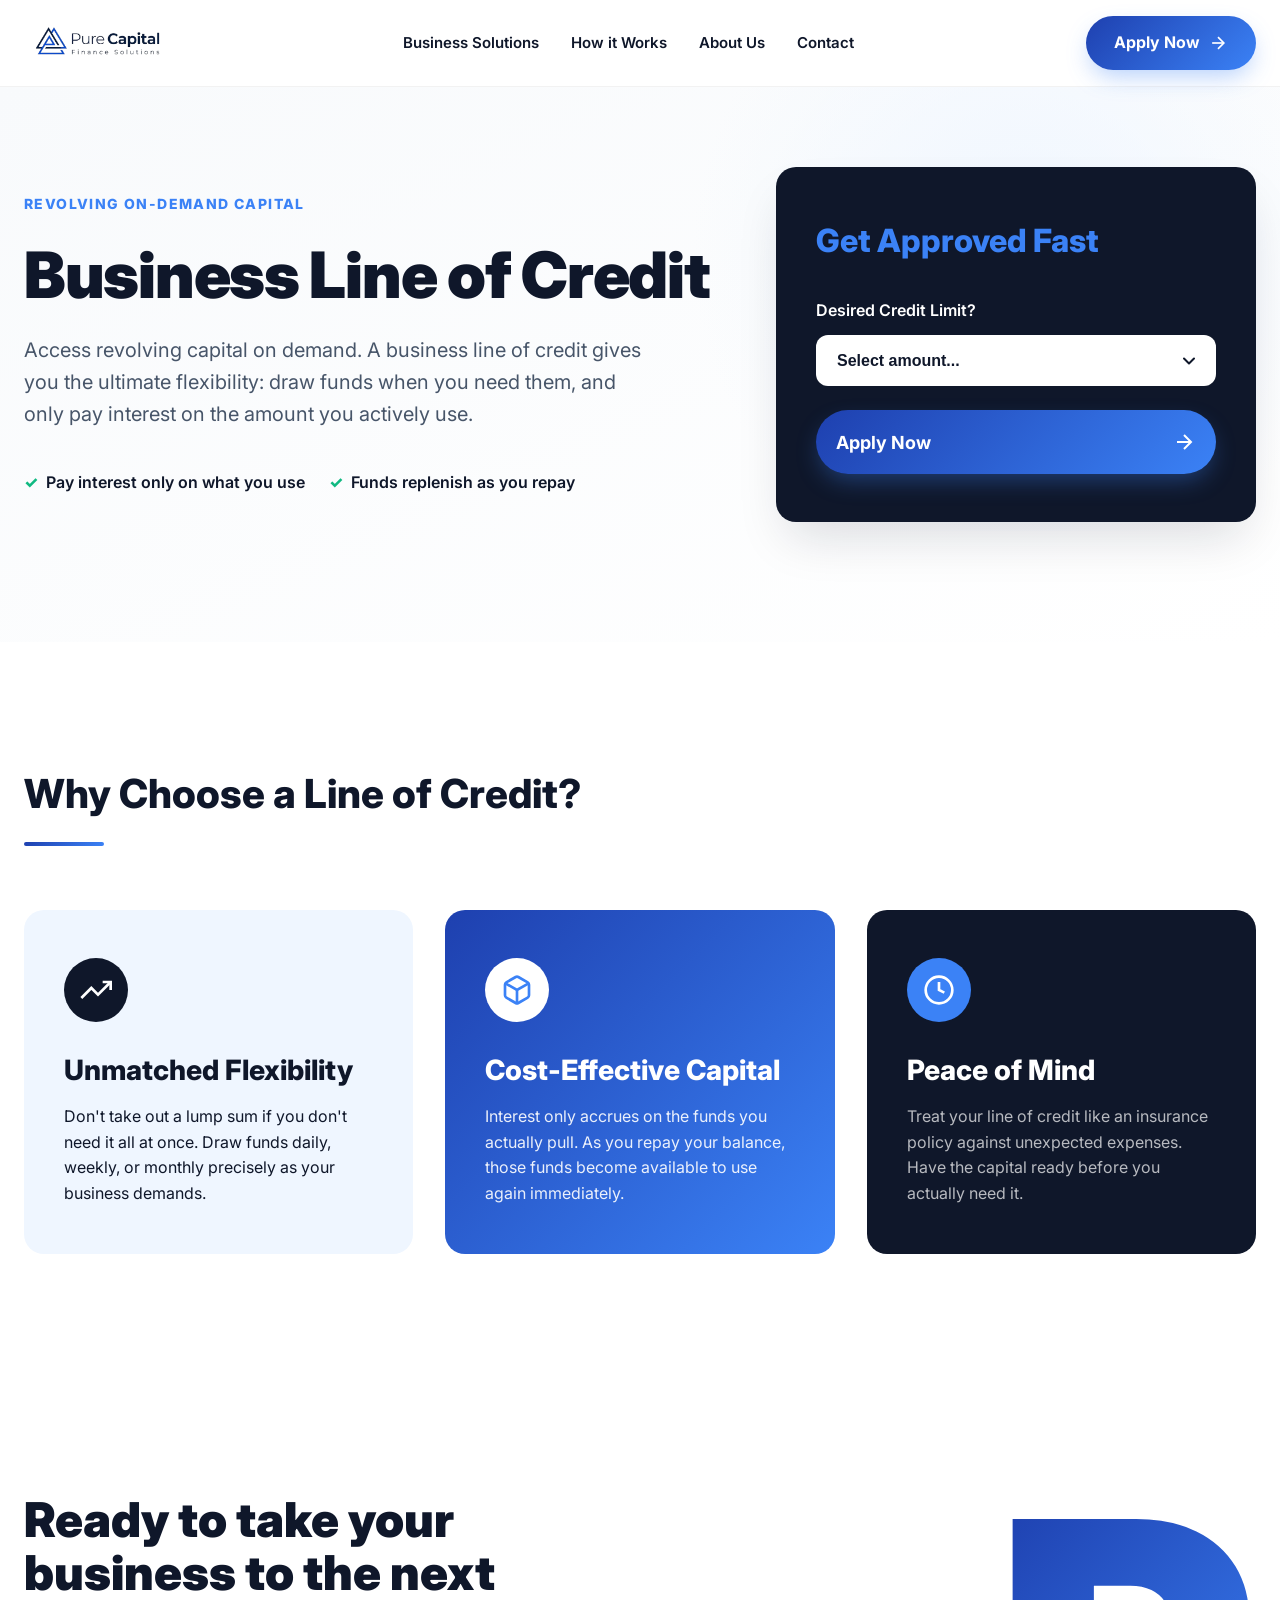
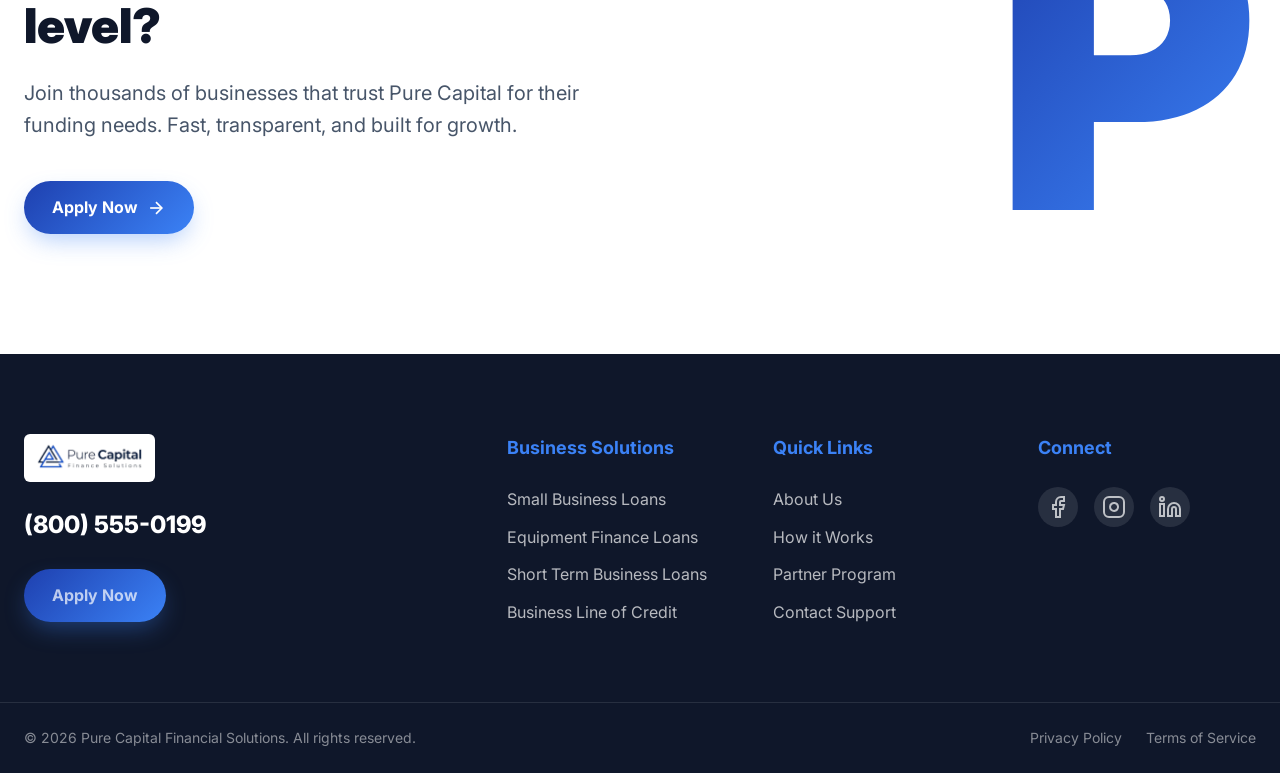
==== business-line-of-credit.html @ 1db675fc "new file:   business-line-of-credit.html 	new file:   equipment-finance-loans.html 	modified:   inde" ====
<!DOCTYPE html>
<html lang="en">
<head>
  <meta charset="UTF-8" />
  <meta name="viewport" content="width=device-width, initial-scale=1.0" />
  <title>Business Line of Credit | Pure Capital</title>
  <meta name="description" content="Flexible business line of credit from Pure Capital." />
  <link rel="preconnect" href="https://fonts.googleapis.com">
  <link rel="preconnect" href="https://fonts.gstatic.com" crossorigin>
  <link href="https://fonts.googleapis.com/css2?family=Inter:wght@300;400;500;600;700;800;900&family=Playfair+Display:ital,wght@0,400;0,600;0,700;0,800;1,400;1,600&display=swap" rel="stylesheet">
  <link rel="stylesheet" href="style.css">
</head>
<body>

  <!-- Sticky Header -->
  <header class="site-header">
    <div class="header-container">
      <a href="index.html" class="logo">
        <img src="assets/new-logo.png" alt="Pure Capital Logo" />
      </a>
      <nav class="main-nav">
        <ul>
          <li><a href="index.html#solutions">Business Solutions</a></li>
          <li><a href="index.html#process">How it Works</a></li>
          <li><a href="index.html#about">About Us</a></li>
          <li><a href="#contact">Contact</a></li>
        </ul>
      </nav>
      <div class="header-actions">
        <a href="#apply" class="btn btn-primary">Apply Now 
          <svg viewBox="0 0 24 24" width="20" height="20" stroke="currentColor" stroke-width="2" fill="none"><line x1="5" y1="12" x2="19" y2="12"></line><polyline points="12 5 19 12 12 19"></polyline></svg>
        </a>
      </div>
    </div>
  </header>

  <!-- Service Hero Section -->
  <section class="hero inner-hero" id="apply">
    <div class="hero-container">
      <div class="hero-content">
        <span class="eyebrow">REVOLVING ON-DEMAND CAPITAL</span>
        <h1>Business Line of Credit</h1>
        <p>Access revolving capital on demand. A business line of credit gives you the ultimate flexibility: draw funds when you need them, and only pay interest on the amount you actively use.</p>
        <div class="trust-marks">
          <div class="trust-item"><span class="check">✓</span> Pay interest only on what you use</div>
          <div class="trust-item"><span class="check">✓</span> Funds replenish as you repay</div>
        </div>
      </div>
      <div class="hero-form-wrapper">
        <div class="form-card">
          <h2>Get Approved Fast</h2>
          <form class="hero-form" id="loan-application">
            <div class="form-group">
              <label for="funding-amount">Desired Credit Limit?</label>
              <select id="funding-amount" name="funding-amount" required>
                <option value="" disabled selected>Select amount...</option>
                <option value="10k-50k">$10k - $50k</option>
                <option value="50k-100k">$50k - $100k</option>
                <option value="100k-250k">$100k - $250k</option>
                <option value="250k+">$250k+</option>
              </select>
            </div>
            <button type="submit" class="btn btn-primary btn-submit">
              Apply Now
              <svg viewBox="0 0 24 24" width="24" height="24" stroke="currentColor" stroke-width="2" fill="none"><line x1="5" y1="12" x2="19" y2="12"></line><polyline points="12 5 19 12 12 19"></polyline></svg>
            </button>
          </form>
        </div>
      </div>
    </div>
  </section>

  <!-- Inner Content Section -->
  <section class="process-section">
    <div class="section-container">
      <div class="section-header reveal">
        <h2>Why Choose a Line of Credit?</h2>
        <div class="underline"></div>
      </div>
      
      <div class="process-cards">
        <div class="process-card reveal style-2">
          <div class="card-icon"><svg viewBox="0 0 24 24" width="32" height="32" stroke="currentColor" stroke-width="2" fill="none"><polyline points="23 6 13.5 15.5 8.5 10.5 1 18"></polyline><polyline points="17 6 23 6 23 12"></polyline></svg></div>
          <h3>Unmatched Flexibility</h3>
          <p>Don't take out a lump sum if you don't need it all at once. Draw funds daily, weekly, or monthly precisely as your business demands.</p>
        </div>
        <div class="process-card reveal style-1 delay-1">
          <div class="card-icon"><svg viewBox="0 0 24 24" width="32" height="32" stroke="currentColor" stroke-width="2" fill="none"><path d="M21 16V8a2 2 0 0 0-1-1.73l-7-4a2 2 0 0 0-2 0l-7 4A2 2 0 0 0 3 8v8a2 2 0 0 0 1 1.73l7 4a2 2 0 0 0 2 0l7-4A2 2 0 0 0 21 16z"></path><polyline points="3.27 6.96 12 12.01 20.73 6.96"></polyline><line x1="12" y1="22.08" x2="12" y2="12"></line></svg></div>
          <h3>Cost-Effective Capital</h3>
          <p>Interest only accrues on the funds you actually pull. As you repay your balance, those funds become available to use again immediately.</p>
        </div>
        <div class="process-card reveal style-3 delay-2">
          <div class="card-icon"><svg viewBox="0 0 24 24" width="32" height="32" stroke="currentColor" stroke-width="2" fill="none"><circle cx="12" cy="12" r="10"></circle><polyline points="12 6 12 12 16 14"></polyline></svg></div>
          <h3>Peace of Mind</h3>
          <p>Treat your line of credit like an insurance policy against unexpected expenses. Have the capital ready before you actually need it.</p>
        </div>
      </div>
    </div>
  </section>

  <!-- CTA Section -->
  <section class="cta-section">
    <div class="section-container cta-flex">
      <div class="cta-content reveal">
        <h2>Ready to take your business to the next level?</h2>
        <p>Join thousands of businesses that trust Pure Capital for their funding needs. Fast, transparent, and built for growth.</p>
        <a href="#apply" class="btn btn-primary">Apply Now
          <svg viewBox="0 0 24 24" width="20" height="20" stroke="currentColor" stroke-width="2" fill="none"><line x1="5" y1="12" x2="19" y2="12"></line><polyline points="12 5 19 12 12 19"></polyline></svg>
        </a>
      </div>
      <div class="cta-graphic reveal delay-1">
        <div class="graphic-letter">P</div>
      </div>
    </div>
  </section>

  <!-- Footer -->
  <footer class="site-footer" id="contact">
    <div class="footer-container">
      <div class="footer-col brand-col">
        <img src="assets/new-logo.png" alt="Pure Capital Logo" class="footer-logo" />
        <p class="phone-number">(800) 555-0199</p>
        <a href="#apply" class="btn btn-primary">Apply Now</a>
      </div>
      
      <div class="footer-col">
        <h4>Business Solutions</h4>
        <ul>
          <li><a href="small-business-loans.html">Small Business Loans</a></li>
          <li><a href="equipment-finance-loans.html">Equipment Finance Loans</a></li>
          <li><a href="short-term-business-loans.html">Short Term Business Loans</a></li>
          <li><a href="business-line-of-credit.html">Business Line of Credit</a></li>
        </ul>
      </div>
      
      <div class="footer-col">
        <h4>Quick Links</h4>
        <ul>
          <li><a href="index.html#about">About Us</a></li>
          <li><a href="index.html#process">How it Works</a></li>
          <li><a href="#">Partner Program</a></li>
          <li><a href="#">Contact Support</a></li>
        </ul>
      </div>
      
      <div class="footer-col">
        <h4>Connect</h4>
        <div class="social-links">
          <a href="#" aria-label="Facebook"><svg viewBox="0 0 24 24" width="24" height="24" stroke="currentColor" stroke-width="2" fill="none"><path d="M18 2h-3a5 5 0 0 0-5 5v3H7v4h3v8h4v-8h3l1-4h-4V7a1 1 0 0 1 1-1h3z"></path></svg></a>
          <a href="#" aria-label="Instagram"><svg viewBox="0 0 24 24" width="24" height="24" stroke="currentColor" stroke-width="2" fill="none"><rect x="2" y="2" width="20" height="20" rx="5" ry="5"></rect><path d="M16 11.37A4 4 0 1 1 12.63 8 4 4 0 0 1 16 11.37z"></path><line x1="17.5" y1="6.5" x2="17.51" y2="6.5"></line></svg></a>
          <a href="#" aria-label="LinkedIn"><svg viewBox="0 0 24 24" width="24" height="24" stroke="currentColor" stroke-width="2" fill="none"><path d="M16 8a6 6 0 0 1 6 6v7h-4v-7a2 2 0 0 0-2-2 2 2 0 0 0-2 2v7h-4v-7a6 6 0 0 1 6-6z"></path><rect x="2" y="9" width="4" height="12"></rect><circle cx="4" cy="4" r="2"></circle></svg></a>
        </div>
      </div>
    </div>
    <div class="footer-bottom">
      <div class="footer-container">
        <p>&copy; 2026 Pure Capital Financial Solutions. All rights reserved.</p>
        <div class="legal-links">
          <a href="#">Privacy Policy</a>
          <a href="#">Terms of Service</a>
        </div>
      </div>
    </div>
  </footer>

  <script src="main.js"></script>
</body>
</html>
---- style.css ----
/* ============================================
   PURE CAPITAL — QUALIFIER CLONE LAYOUT
   ============================================ */

:root {
  --white: #ffffff;
  --off-white: #f8fafc;
  --bg-light: #f1f5f9;
  
  --navy: #0f172a;
  --navy-mid: #1e293b;

  --blue-600: #1e40af; 
  --blue-700: #1e3a8a;
  --blue-50: #eff6ff;
  --blue-100: #dbeafe;
  --blue-bright: #3b82f6;

  --text-primary: #0f172a;
  --text-secondary: #475569;
  --text-muted: #94a3b8;

  --gradient-blue: linear-gradient(135deg, #1e40af 0%, #3b82f6 100%);
  --gradient-glow: 0 10px 25px -5px rgba(59, 130, 246, 0.4);

  --shadow-sm: 0 4px 6px -1px rgba(0, 0, 0, 0.05);
  --shadow-md: 0 10px 15px -3px rgba(0, 0, 0, 0.05);
  --shadow-lg: 0 25px 50px -12px rgba(15, 23, 42, 0.15);

  --radius-md: 12px;
  --radius-lg: 20px;
  --radius-xl: 32px;
  --radius-full: 999px;

  --font: 'Inter', -apple-system, sans-serif;
  --font-display: 'Inter', sans-serif; /* Qualifier uses geometric sans-serif */
  
  --transition: 0.4s cubic-bezier(0.16, 1, 0.3, 1);
}

/* Base */
*, *::before, *::after { box-sizing: border-box; margin: 0; padding: 0; }
html { font-size: 16px; scroll-behavior: smooth; }
body {
  font-family: var(--font);
  color: var(--text-primary);
  background-color: var(--white);
  line-height: 1.6;
  overflow-x: hidden;
}
img { max-width: 100%; display: block; }
a { text-decoration: none; color: inherit; transition: color var(--transition); }
ul { list-style: none; }
button { font-family: var(--font); cursor: pointer; border: none; background: none; }

/* Buttons */
.btn {
  display: inline-flex;
  align-items: center;
  justify-content: center;
  gap: 8px;
  padding: 14px 28px;
  border-radius: var(--radius-full);
  font-size: 16px;
  font-weight: 700;
  transition: all var(--transition);
}
.btn-primary {
  background: var(--gradient-blue);
  color: var(--white);
  box-shadow: var(--gradient-glow);
}
.btn-primary:hover {
  transform: translateY(-2px);
  box-shadow: 0 15px 30px -5px rgba(59, 130, 246, 0.5);
}
.btn-outline {
  background: transparent;
  color: var(--navy);
  border: 2px solid var(--navy);
}
.btn-outline:hover {
  background: var(--navy);
  color: var(--white);
}

/* Layout Containers */
.header-container, .hero-container, .stats-container, .section-container, .footer-container {
  max-width: 1280px;
  margin: 0 auto;
  padding: 0 24px;
}

/* Header */
.site-header {
  position: sticky;
  top: 0;
  background: rgba(255, 255, 255, 0.95);
  backdrop-filter: blur(10px);
  z-index: 100;
  border-bottom: 1px solid rgba(0,0,0,0.05);
  padding: 16px 0;
}
.header-container {
  display: flex;
  align-items: center;
  justify-content: space-between;
}
.logo img { height: 48px; border-radius: 8px; }
.main-nav ul {
  display: flex;
  gap: 32px;
}
.main-nav a {
  font-weight: 600;
  font-size: 15px;
  color: var(--navy);
}
.main-nav a:hover {
  color: var(--blue-bright);
}

/* Hero Section */
.hero {
  padding: 80px 0 120px;
  background: linear-gradient(to bottom right, var(--off-white), #ffffff);
  position: relative;
  overflow: hidden;
}
/* Abstract background shape */
.hero::before {
  content: '';
  position: absolute;
  top: -20%; right: -10%;
  width: 60%; height: 100%;
  background: radial-gradient(circle, var(--blue-50) 0%, transparent 70%);
  z-index: 0;
}
.hero-container {
  display: flex;
  align-items: center;
  gap: 64px;
  position: relative;
  z-index: 1;
}
.hero-content {
  flex: 1;
}
.eyebrow {
  color: var(--blue-bright);
  font-weight: 800;
  font-size: 14px;
  letter-spacing: 0.1em;
  text-transform: uppercase;
  margin-bottom: 24px;
  display: block;
}
.hero-content h1 {
  font-family: var(--font-display);
  font-size: clamp(48px, 5vw, 64px);
  font-weight: 900;
  line-height: 1.1;
  color: var(--navy);
  margin-bottom: 24px;
  letter-spacing: -0.02em;
}
.hero-content p {
  font-size: 20px;
  color: var(--text-secondary);
  margin-bottom: 40px;
  max-width: 90%;
}
.trust-marks {
  display: flex;
  gap: 24px;
}
.trust-item {
  display: flex;
  align-items: center;
  gap: 8px;
  font-weight: 600;
  color: var(--navy);
}
.trust-item .check {
  color: #10b981;
  font-weight: 800;
}

.hero-form-wrapper {
  width: 480px;
  flex-shrink: 0;
}
.form-card {
  background: var(--navy);
  padding: 48px 40px;
  border-radius: var(--radius-lg);
  box-shadow: var(--shadow-lg);
}
.form-card h2 {
  color: var(--blue-bright);
  font-size: 32px;
  font-weight: 800;
  margin-bottom: 32px;
}
.form-group {
  margin-bottom: 24px;
}
.form-group label {
  display: block;
  color: var(--white);
  font-weight: 600;
  margin-bottom: 12px;
  font-size: 16px;
}
.form-card select {
  width: 100%;
  padding: 16px 20px;
  font-size: 16px;
  border-radius: var(--radius-md);
  border: 1px solid rgba(255,255,255,0.2);
  background: var(--white);
  color: var(--navy);
  font-weight: 600;
  appearance: none;
  background-image: url("data:image/svg+xml,%3Csvg width='12' height='8' viewBox='0 0 12 8' fill='none' xmlns='http://www.w3.org/2000/svg'%3E%3Cpath d='M1 1.5L6 6.5L11 1.5' stroke='%230f172a' stroke-width='2' stroke-linecap='round' stroke-linejoin='round'/%3E%3C/svg%3E");
  background-repeat: no-repeat;
  background-position: right 20px center;
  outline: none;
}
.btn-submit {
  width: 100%;
  padding: 20px;
  font-size: 18px;
  justify-content: space-between;
}

/* Stats Bar */
.stats-bar {
  background: var(--blue-50);
  padding: 64px 0;
}
.stats-container {
  display: flex;
  justify-content: space-around;
  align-items: center;
  text-align: center;
}
.stat-item h3 {
  font-size: clamp(48px, 4vw, 64px);
  font-weight: 900;
  color: var(--navy);
  line-height: 1;
  margin-bottom: 8px;
}
.stat-item p {
  font-size: 18px;
  font-weight: 600;
  color: var(--text-secondary);
  text-transform: uppercase;
  letter-spacing: 0.05em;
}

/* Process Section */
.process-section {
  padding: 120px 0;
}
.process-cards {
  display: flex;
  gap: 32px;
}
.process-card {
  flex: 1;
  padding: 48px 40px;
  border-radius: var(--radius-lg);
  display: flex;
  flex-direction: column;
}
.card-icon {
  width: 64px;
  height: 64px;
  border-radius: 50%;
  display: flex;
  align-items: center;
  justify-content: center;
  font-size: 28px;
  font-weight: 900;
  margin-bottom: 32px;
}
.process-card h3 {
  font-size: 28px;
  font-weight: 800;
  margin-bottom: 16px;
  line-height: 1.2;
}
.process-card p {
  font-size: 16px;
  line-height: 1.6;
}

/* Card Styles matching Qualifier logic but Pure Colors */
.style-1 {
  background: var(--gradient-blue);
  color: var(--white);
}
.style-1 .card-icon { background: var(--white); color: var(--blue-bright); }
.style-1 p { color: rgba(255,255,255,0.9); }

.style-2 {
  background: var(--blue-50);
  color: var(--navy);
}
.style-2 .card-icon { background: var(--navy); color: var(--white); }

.style-3 {
  background: var(--navy);
  color: var(--white);
}
.style-3 .card-icon { background: var(--blue-bright); color: var(--white); }
.style-3 p { color: rgba(255,255,255,0.7); }

/* Solutions Grid */
.solutions-section {
  padding: 80px 0 120px;
  background: var(--off-white);
}
.section-header {
  margin-bottom: 64px;
}
.section-header h2 {
  font-size: 40px;
  font-weight: 800;
  color: var(--navy);
  margin-bottom: 16px;
}
.underline {
  height: 4px;
  width: 80px;
  background: var(--gradient-blue);
  border-radius: 2px;
}
.solutions-grid {
  display: grid;
  grid-template-columns: repeat(4, 1fr);
  gap: 32px;
  margin-bottom: 64px;
}
.solution-item {
  background: var(--white);
  padding: 32px;
  border-radius: var(--radius-md);
  box-shadow: var(--shadow-sm);
  transition: transform var(--transition);
}
.solution-item:hover {
  transform: translateY(-8px);
  box-shadow: var(--shadow-md);
}
.img-wrapper {
  margin-bottom: 24px;
}
.img-placeholder {
  width: 80px;
  height: 80px;
  background: var(--blue-50);
  border-radius: 16px;
  display: flex;
  align-items: center;
  justify-content: center;
  color: var(--blue-bright);
}
.solution-item h3 {
  font-size: 20px;
  font-weight: 800;
  color: var(--navy);
  margin-bottom: 12px;
}
.solution-item p {
  color: var(--text-secondary);
  font-size: 15px;
  margin-bottom: 24px;
}
.solution-item ul {
  border-top: 1px solid rgba(0,0,0,0.05);
  padding-top: 24px;
}
.solution-item li {
  position: relative;
  padding-left: 24px;
  margin-bottom: 12px;
  font-size: 14px;
  color: var(--navy);
  font-weight: 500;
}
.solution-item li::before {
  content: '✓';
  position: absolute;
  left: 0;
  color: var(--blue-bright);
  font-weight: 800;
}
.solutions-footer {
  text-align: center;
}

/* CTA Section */
.cta-section {
  padding: 120px 0;
  overflow: hidden;
}
.cta-flex {
  display: flex;
  align-items: center;
  gap: 80px;
}
.cta-content {
  flex: 1;
}
.cta-content h2 {
  font-size: 48px;
  font-weight: 900;
  color: var(--navy);
  line-height: 1.1;
  margin-bottom: 24px;
}
.cta-content p {
  font-size: 20px;
  color: var(--text-secondary);
  margin-bottom: 40px;
}
.cta-graphic {
  flex: 1;
  display: flex;
  justify-content: flex-end;
  position: relative;
}
.graphic-letter {
  font-size: 400px;
  font-weight: 900;
  line-height: 0.8;
  color: var(--blue-50);
  background: var(--gradient-blue);
  -webkit-background-clip: text;
  -webkit-text-fill-color: transparent;
  user-select: none;
}

/* Footer */
.site-footer {
  background: var(--navy);
  color: var(--white);
  padding: 80px 0 0;
}
.footer-container {
  display: grid;
  grid-template-columns: 2fr 1fr 1fr 1fr;
  gap: 48px;
  padding-bottom: 64px;
}
.footer-logo {
  height: 48px;
  margin-bottom: 24px;
  background: white;
  padding: 4px;
  border-radius: 6px;
}
.phone-number {
  font-size: 24px;
  font-weight: 800;
  margin-bottom: 24px;
}
.footer-col h4 {
  font-size: 18px;
  font-weight: 700;
  margin-bottom: 24px;
  color: var(--blue-bright);
}
.footer-col ul li {
  margin-bottom: 12px;
}
.footer-col a {
  color: rgba(255,255,255,0.7);
}
.footer-col a:hover {
  color: var(--white);
}
.social-links {
  display: flex;
  gap: 16px;
}
.social-links a {
  display: flex;
  align-items: center;
  justify-content: center;
  width: 40px;
  height: 40px;
  border-radius: 50%;
  background: rgba(255,255,255,0.1);
  transition: all var(--transition);
}
.social-links a:hover {
  background: var(--blue-bright);
  color: var(--white);
}
.footer-bottom {
  border-top: 1px solid rgba(255,255,255,0.1);
  padding: 24px 0;
}
.footer-bottom .footer-container {
  display: flex;
  justify-content: space-between;
  align-items: center;
  padding-bottom: 0;
}
.footer-bottom p {
  color: rgba(255,255,255,0.5);
  font-size: 14px;
}
.legal-links {
  display: flex;
  gap: 24px;
}
.legal-links a {
  color: rgba(255,255,255,0.5);
  font-size: 14px;
}
.legal-links a:hover {
  color: var(--white);
}

/* Animations */
.reveal {
  opacity: 0;
  transform: translateY(40px);
  transition: opacity 0.8s var(--transition), transform 0.8s var(--transition);
}
.reveal.visible {
  opacity: 1;
  transform: translateY(0);
}
.delay-1 { transition-delay: 0.1s; }
.delay-2 { transition-delay: 0.2s; }
.delay-3 { transition-delay: 0.3s; }

/* Responsive */
@media (max-width: 1200px) {
  .solutions-grid { grid-template-columns: repeat(2, 1fr); }
  .footer-container { grid-template-columns: repeat(2, 1fr); }
}

@media (max-width: 992px) {
  .hero-container { flex-direction: column; text-align: center; }
  .hero-form-wrapper { width: 100%; max-width: 480px; }
  .trust-marks { justify-content: center; }
  .process-cards { flex-direction: column; }
  .cta-flex { flex-direction: column; text-align: center; }
}

@media (max-width: 768px) {
  .stats-container { flex-direction: column; gap: 40px; }
  .main-nav { display: none; }
  .hero { padding: 40px 0 80px; }
  .hero-content h1 { font-size: 40px; }
  .footer-bottom .footer-container { flex-direction: column; gap: 16px; text-align: center; }
}
@media (max-width: 600px) {
  .solutions-grid { grid-template-columns: 1fr; }
  .footer-container { grid-template-columns: 1fr; }
  .form-card { padding: 32px 24px; }
  .graphic-letter { font-size: 250px; }
}
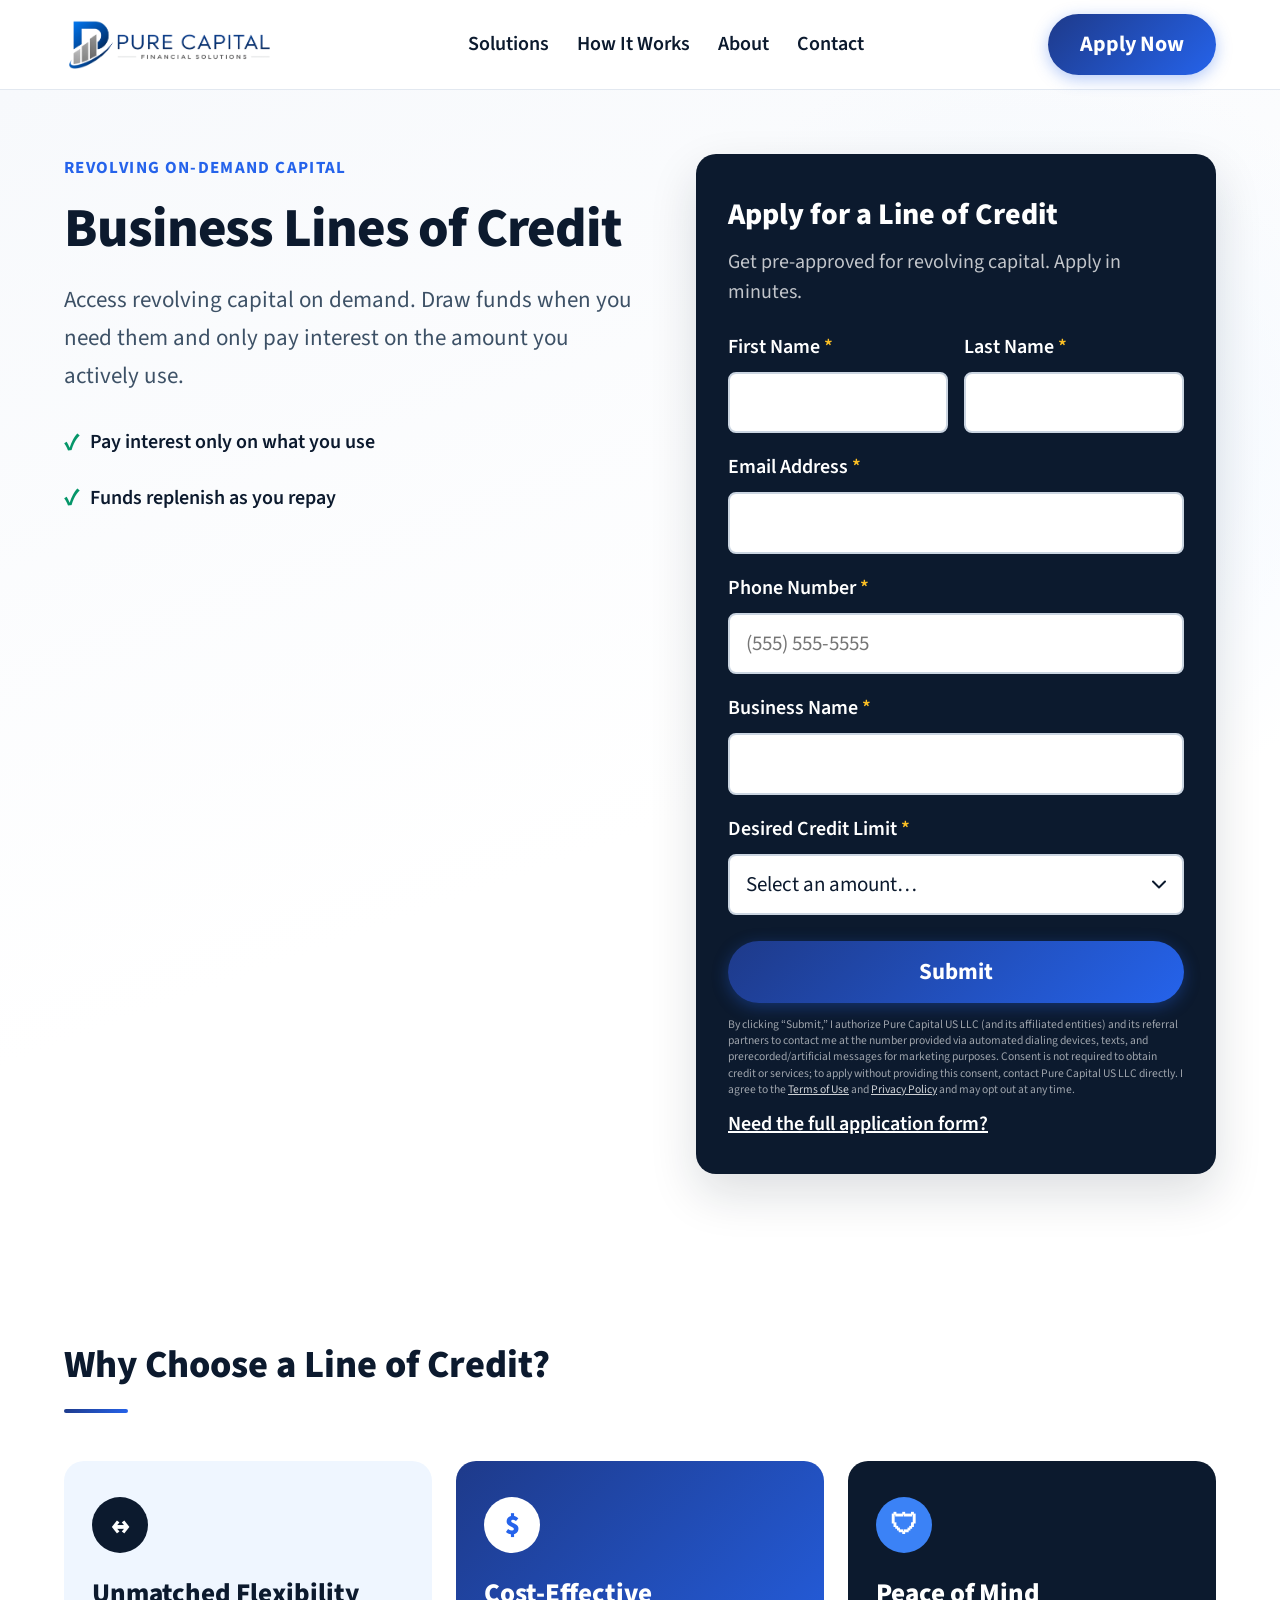
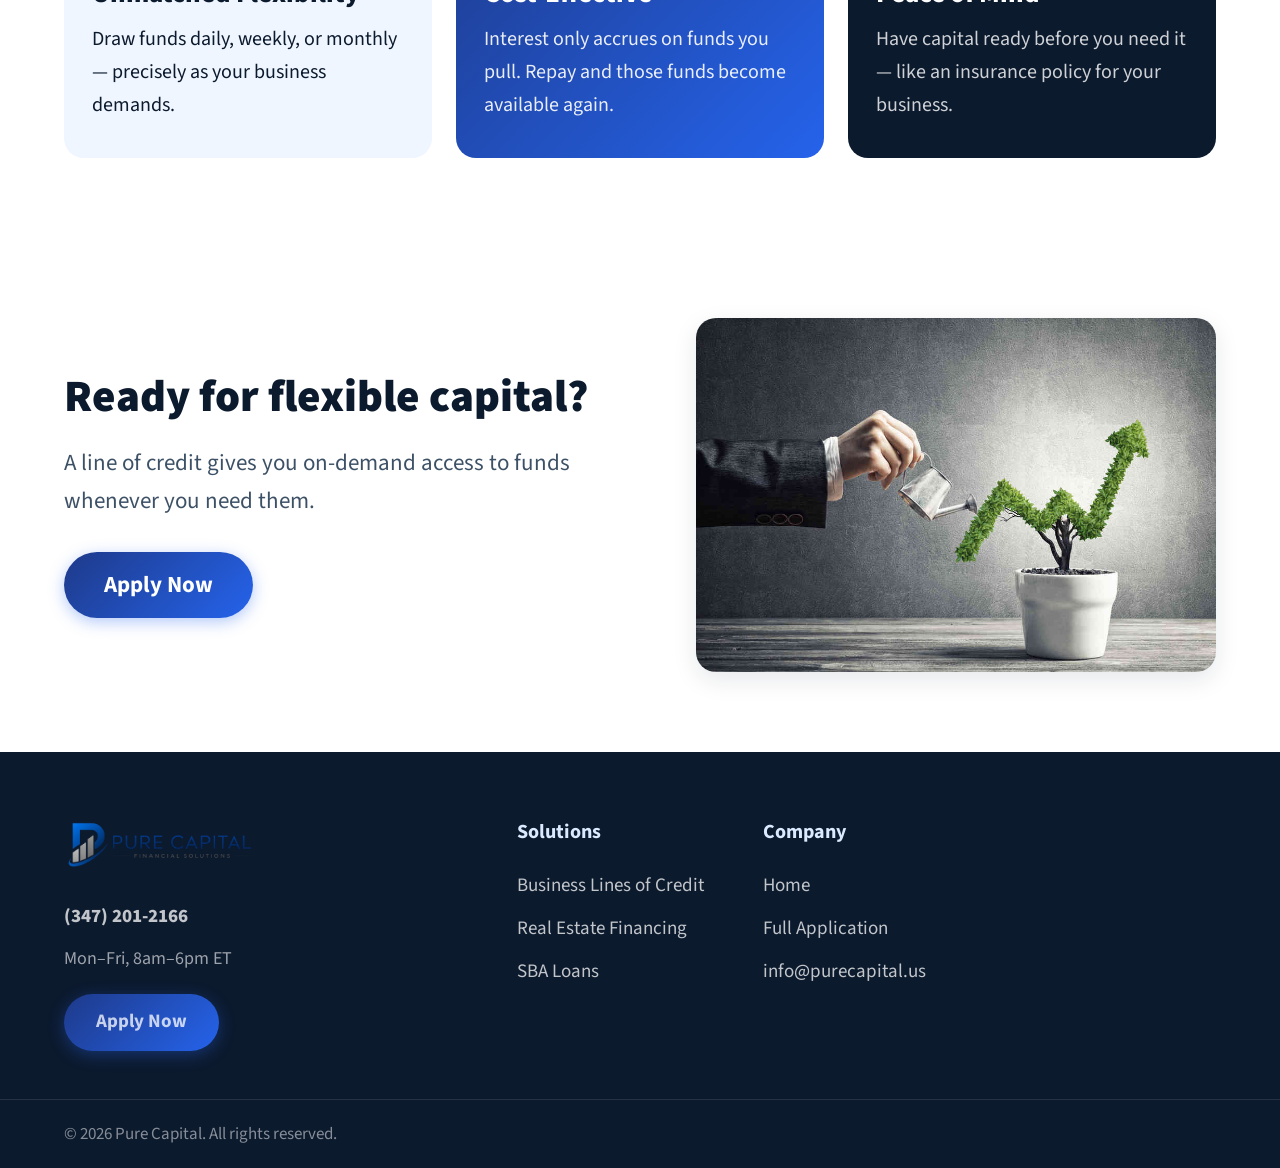
==== commit 19706ca3: "new file:   Untitled 	new file:   __pycache__/seo.cpython-314.pyc 	new file:   apply.html 	new file:" ====
--- a/business-line-of-credit.html
+++ b/business-line-of-credit.html
@@ -3,162 +3,203 @@
 <head>
   <meta charset="UTF-8" />
   <meta name="viewport" content="width=device-width, initial-scale=1.0" />
-  <title>Business Line of Credit | Pure Capital</title>
-  <meta name="description" content="Flexible business line of credit from Pure Capital." />
+  <title>Business Lines of Credit | Pure Capital US LLC</title>
+  <meta name="description" content="Get a flexible business line of credit from Pure Capital US LLC. Draw funds when you need them and pay interest only on what you use. Apply today." />
+  <meta name="robots" content="index, follow" />
+  <link rel="canonical" href="https://purecapital.us/business-line-of-credit.html" />
+  <meta name="author" content="Pure Capital US LLC" />
+  <meta name="theme-color" content="#0c1a2e" />
+  <link rel="icon" href="https://purecapital.us/assets/IMG_20260531_000449-removebg-preview.png" type="image/png" />
+  <link rel="apple-touch-icon" href="https://purecapital.us/assets/IMG_20260531_000449-removebg-preview.png" />
+  <meta property="og:type" content="website" />
+  <meta property="og:site_name" content="Pure Capital" />
+  <meta property="og:title" content="Business Lines of Credit | Pure Capital US LLC" />
+  <meta property="og:description" content="Get a flexible business line of credit from Pure Capital US LLC. Draw funds when you need them and pay interest only on what you use. Apply today." />
+  <meta property="og:url" content="https://purecapital.us/business-line-of-credit.html" />
+  <meta property="og:image" content="https://purecapital.us/assets/banner.jpg" />
+  <meta property="og:image:alt" content="Pure Capital business funding" />
+  <meta property="og:locale" content="en_US" />
+  <meta name="twitter:card" content="summary_large_image" />
+  <meta name="twitter:title" content="Business Lines of Credit | Pure Capital US LLC" />
+  <meta name="twitter:description" content="Get a flexible business line of credit from Pure Capital US LLC. Draw funds when you need them and pay interest only on what you use. Apply today." />
+  <meta name="twitter:image" content="https://purecapital.us/assets/banner.jpg" />
+  <script type="application/ld+json">{"@context": "https://schema.org", "@graph": [{"@type": "Organization", "@id": "https://purecapital.us/#organization", "name": "Pure Capital US LLC", "url": "https://purecapital.us", "logo": "https://purecapital.us/assets/IMG_20260531_000449-removebg-preview.png", "image": "https://purecapital.us/assets/IMG_20260531_000449-removebg-preview.png", "telephone": "+1-347-201-2166", "email": "info@purecapital.us", "sameAs": ["https://x.com/purecapitalus", "https://instagram.com/purecapitalus"], "contactPoint": {"@type": "ContactPoint", "telephone": "+1-347-201-2166", "contactType": "customer service", "areaServed": "US", "availableLanguage": "English"}}, {"@type": "WebSite", "@id": "https://purecapital.us/#website", "url": "https://purecapital.us", "name": "Pure Capital", "publisher": {"@id": "https://purecapital.us/#organization"}, "inLanguage": "en-US"}, {"@type": "Service", "name": "Business Line of Credit", "url": "https://purecapital.us/business-line-of-credit.html", "provider": {"@id": "https://purecapital.us/#organization"}, "areaServed": {"@type": "Country", "name": "United States"}, "description": "Get a flexible business line of credit from Pure Capital US LLC. Draw funds when you need them and pay interest only on what you use. Apply today."}, {"@type": "BreadcrumbList", "@id": "https://purecapital.us/business-line-of-credit.html#breadcrumb", "itemListElement": [{"@type": "ListItem", "position": 1, "name": "Home", "item": "https://purecapital.us/"}, {"@type": "ListItem", "position": 2, "name": "Business Line of Credit", "item": "https://purecapital.us/business-line-of-credit.html"}]}]}</script>
   <link rel="preconnect" href="https://fonts.googleapis.com">
   <link rel="preconnect" href="https://fonts.gstatic.com" crossorigin>
-  <link href="https://fonts.googleapis.com/css2?family=Inter:wght@300;400;500;600;700;800;900&family=Playfair+Display:ital,wght@0,400;0,600;0,700;0,800;1,400;1,600&display=swap" rel="stylesheet">
+  <link href="https://fonts.googleapis.com/css2?family=Source+Sans+3:wght@400;600;700;800&display=swap" rel="stylesheet">
   <link rel="stylesheet" href="style.css">
 </head>
 <body>
 
-  <!-- Sticky Header -->
+  <a href="#apply" class="skip-link">Skip to application</a>
+
   <header class="site-header">
     <div class="header-container">
       <a href="index.html" class="logo">
-        <img src="assets/new-logo.png" alt="Pure Capital Logo" />
+        <img src="assets/IMG_20260531_000449-removebg-preview.png" alt="Pure Capital US LLC — business funding" width="180" height="52" />
       </a>
-      <nav class="main-nav">
+      <nav class="main-nav" aria-label="Main navigation">
         <ul>
-          <li><a href="index.html#solutions">Business Solutions</a></li>
-          <li><a href="index.html#process">How it Works</a></li>
-          <li><a href="index.html#about">About Us</a></li>
+          <li><a href="index.html#solutions">Solutions</a></li>
+          <li><a href="index.html#process">How It Works</a></li>
+          <li><a href="index.html#about">About</a></li>
           <li><a href="#contact">Contact</a></li>
         </ul>
       </nav>
       <div class="header-actions">
-        <a href="#apply" class="btn btn-primary">Apply Now 
-          <svg viewBox="0 0 24 24" width="20" height="20" stroke="currentColor" stroke-width="2" fill="none"><line x1="5" y1="12" x2="19" y2="12"></line><polyline points="12 5 19 12 12 19"></polyline></svg>
-        </a>
-      </div>
+        <a href="#apply" class="btn btn-primary">Apply Now</a>
+      </div>
+      <button class="menu-toggle" aria-label="Open menu" aria-expanded="false">
+        <span></span><span></span><span></span>
+      </button>
     </div>
   </header>
 
-  <!-- Service Hero Section -->
+  <nav class="mobile-nav" aria-label="Mobile navigation">
+    <ul>
+      <li><a href="index.html#solutions">Solutions</a></li>
+      <li><a href="#apply">Apply Now</a></li>
+      <li><a href="#contact">Contact</a></li>
+    </ul>
+  </nav>
+
+  <main id="main-content">
   <section class="hero inner-hero" id="apply">
     <div class="hero-container">
       <div class="hero-content">
-        <span class="eyebrow">REVOLVING ON-DEMAND CAPITAL</span>
-        <h1>Business Line of Credit</h1>
-        <p>Access revolving capital on demand. A business line of credit gives you the ultimate flexibility: draw funds when you need them, and only pay interest on the amount you actively use.</p>
+        <span class="eyebrow">Revolving On-Demand Capital</span>
+        <h1>Business Lines of Credit</h1>
+        <p>Access revolving capital on demand. Draw funds when you need them and only pay interest on the amount you actively use.</p>
         <div class="trust-marks">
-          <div class="trust-item"><span class="check">✓</span> Pay interest only on what you use</div>
-          <div class="trust-item"><span class="check">✓</span> Funds replenish as you repay</div>
-        </div>
-      </div>
+          <div class="trust-item"><span class="check" aria-hidden="true">✓</span> Pay interest only on what you use</div>
+          <div class="trust-item"><span class="check" aria-hidden="true">✓</span> Funds replenish as you repay</div>
+        </div>
+      </div>
+
       <div class="hero-form-wrapper">
         <div class="form-card">
-          <h2>Get Approved Fast</h2>
-          <form class="hero-form" id="loan-application">
-            <div class="form-group">
-              <label for="funding-amount">Desired Credit Limit?</label>
-              <select id="funding-amount" name="funding-amount" required>
-                <option value="" disabled selected>Select amount...</option>
-                <option value="10k-50k">$10k - $50k</option>
-                <option value="50k-100k">$50k - $100k</option>
-                <option value="100k-250k">$100k - $250k</option>
-                <option value="250k+">$250k+</option>
+          <h2>Apply for a Line of Credit</h2>
+          <p class="form-subtitle">Get pre-approved for revolving capital. Apply in minutes.</p>
+          <div class="form-message" role="alert"></div>
+          <form class="application-form" action="process.php" method="POST" novalidate>
+            <input type="hidden" name="source_page" value="business-line-of-credit.html" />
+            <input type="hidden" name="loan_type" value="Business Line of Credit" />
+
+            <div class="form-row">
+              <div class="form-group">
+                <label for="first_name">First Name <span class="required">*</span></label>
+                <input type="text" id="first_name" name="first_name" required autocomplete="given-name" />
+              </div>
+              <div class="form-group">
+                <label for="last_name">Last Name <span class="required">*</span></label>
+                <input type="text" id="last_name" name="last_name" required autocomplete="family-name" />
+              </div>
+            </div>
+
+            <div class="form-group">
+              <label for="email">Email Address <span class="required">*</span></label>
+              <input type="email" id="email" name="email" required autocomplete="email" />
+            </div>
+
+            <div class="form-group">
+              <label for="phone">Phone Number <span class="required">*</span></label>
+              <input type="tel" id="phone" name="phone" required autocomplete="tel" placeholder="(555) 555-5555" />
+            </div>
+
+            <div class="form-group">
+              <label for="business_name">Business Name <span class="required">*</span></label>
+              <input type="text" id="business_name" name="business_name" required autocomplete="organization" />
+            </div>
+
+            <div class="form-group">
+              <label for="funding_amount">Desired Credit Limit <span class="required">*</span></label>
+              <select id="funding_amount" name="funding_amount" required>
+                <option value="" disabled selected>Select an amount…</option>
+                <option value="$10,000 - $50,000">$10,000 – $50,000</option>
+                <option value="$50,000 - $100,000">$50,000 – $100,000</option>
+                <option value="$100,000 - $250,000">$100,000 – $250,000</option>
+                <option value="$250,000 - $500,000">$250,000 – $500,000</option>
+                <option value="$500,000+">$500,000+</option>
               </select>
             </div>
-            <button type="submit" class="btn btn-primary btn-submit">
-              Apply Now
-              <svg viewBox="0 0 24 24" width="24" height="24" stroke="currentColor" stroke-width="2" fill="none"><line x1="5" y1="12" x2="19" y2="12"></line><polyline points="12 5 19 12 12 19"></polyline></svg>
-            </button>
+
+            <button type="submit" class="btn btn-primary btn-submit">Submit</button>
+            <p class="form-disclaimer">By clicking &ldquo;Submit,&rdquo; I authorize Pure Capital US LLC (and its affiliated entities) and its referral partners to contact me at the number provided via automated dialing devices, texts, and prerecorded/artificial messages for marketing purposes. Consent is not required to obtain credit or services; to apply without providing this consent, contact Pure Capital US LLC directly. I agree to the <a href="terms.html">Terms of Use</a> and <a href="privacy.html">Privacy Policy</a> and may opt out at any time.</p>
+            <p class="form-disclaimer form-disclaimer-secondary"><a href="apply.html?type=Business+Line+of+Credit">Need the full application form?</a></p>
           </form>
         </div>
       </div>
     </div>
   </section>
 
-  <!-- Inner Content Section -->
   <section class="process-section">
     <div class="section-container">
       <div class="section-header reveal">
         <h2>Why Choose a Line of Credit?</h2>
         <div class="underline"></div>
       </div>
-      
       <div class="process-cards">
         <div class="process-card reveal style-2">
-          <div class="card-icon"><svg viewBox="0 0 24 24" width="32" height="32" stroke="currentColor" stroke-width="2" fill="none"><polyline points="23 6 13.5 15.5 8.5 10.5 1 18"></polyline><polyline points="17 6 23 6 23 12"></polyline></svg></div>
+          <div class="card-icon" aria-hidden="true">↔</div>
           <h3>Unmatched Flexibility</h3>
-          <p>Don't take out a lump sum if you don't need it all at once. Draw funds daily, weekly, or monthly precisely as your business demands.</p>
+          <p>Draw funds daily, weekly, or monthly — precisely as your business demands.</p>
         </div>
         <div class="process-card reveal style-1 delay-1">
-          <div class="card-icon"><svg viewBox="0 0 24 24" width="32" height="32" stroke="currentColor" stroke-width="2" fill="none"><path d="M21 16V8a2 2 0 0 0-1-1.73l-7-4a2 2 0 0 0-2 0l-7 4A2 2 0 0 0 3 8v8a2 2 0 0 0 1 1.73l7 4a2 2 0 0 0 2 0l7-4A2 2 0 0 0 21 16z"></path><polyline points="3.27 6.96 12 12.01 20.73 6.96"></polyline><line x1="12" y1="22.08" x2="12" y2="12"></line></svg></div>
-          <h3>Cost-Effective Capital</h3>
-          <p>Interest only accrues on the funds you actually pull. As you repay your balance, those funds become available to use again immediately.</p>
+          <div class="card-icon" aria-hidden="true">$</div>
+          <h3>Cost-Effective</h3>
+          <p>Interest only accrues on funds you pull. Repay and those funds become available again.</p>
         </div>
         <div class="process-card reveal style-3 delay-2">
-          <div class="card-icon"><svg viewBox="0 0 24 24" width="32" height="32" stroke="currentColor" stroke-width="2" fill="none"><circle cx="12" cy="12" r="10"></circle><polyline points="12 6 12 12 16 14"></polyline></svg></div>
+          <div class="card-icon" aria-hidden="true">🛡</div>
           <h3>Peace of Mind</h3>
-          <p>Treat your line of credit like an insurance policy against unexpected expenses. Have the capital ready before you actually need it.</p>
+          <p>Have capital ready before you need it — like an insurance policy for your business.</p>
         </div>
       </div>
     </div>
   </section>
 
-  <!-- CTA Section -->
   <section class="cta-section">
     <div class="section-container cta-flex">
       <div class="cta-content reveal">
-        <h2>Ready to take your business to the next level?</h2>
-        <p>Join thousands of businesses that trust Pure Capital for their funding needs. Fast, transparent, and built for growth.</p>
-        <a href="#apply" class="btn btn-primary">Apply Now
-          <svg viewBox="0 0 24 24" width="20" height="20" stroke="currentColor" stroke-width="2" fill="none"><line x1="5" y1="12" x2="19" y2="12"></line><polyline points="12 5 19 12 12 19"></polyline></svg>
-        </a>
+        <h2>Ready for flexible capital?</h2>
+        <p>A line of credit gives you on-demand access to funds whenever you need them.</p>
+        <a href="#apply" class="btn btn-primary btn-lg">Apply Now</a>
       </div>
       <div class="cta-graphic reveal delay-1">
-        <div class="graphic-letter">P</div>
+        <img src="assets/banner.jpg" alt="Pure Capital business funding — apply online" class="cta-banner" width="520" height="340" />
       </div>
     </div>
   </section>
-
-  <!-- Footer -->
-  <footer class="site-footer" id="contact">
+  </main>
+
+  <footer class="site-footer" id="contact" role="contentinfo">
     <div class="footer-container">
       <div class="footer-col brand-col">
-        <img src="assets/new-logo.png" alt="Pure Capital Logo" class="footer-logo" />
-        <p class="phone-number">(800) 555-0199</p>
+        <img src="assets/IMG_20260531_000449-removebg-preview.png" alt="Pure Capital US LLC — business funding" class="footer-logo" width="180" height="52" />
+        <p class="phone-number"><a href="tel:+13472012166">(347) 201-2166</a></p>
+        <p class="phone-label">Mon–Fri, 8am–6pm ET</p>
         <a href="#apply" class="btn btn-primary">Apply Now</a>
       </div>
-      
       <div class="footer-col">
-        <h4>Business Solutions</h4>
+        <h4>Solutions</h4>
         <ul>
-          <li><a href="small-business-loans.html">Small Business Loans</a></li>
-          <li><a href="equipment-finance-loans.html">Equipment Finance Loans</a></li>
-          <li><a href="short-term-business-loans.html">Short Term Business Loans</a></li>
-          <li><a href="business-line-of-credit.html">Business Line of Credit</a></li>
+          <li><a href="business-line-of-credit.html">Business Lines of Credit</a></li>
+          <li><a href="real-estate-financing.html">Real Estate Financing</a></li>
+          <li><a href="sba-loans.html">SBA Loans</a></li>
         </ul>
       </div>
-      
       <div class="footer-col">
-        <h4>Quick Links</h4>
+        <h4>Company</h4>
         <ul>
-          <li><a href="index.html#about">About Us</a></li>
-          <li><a href="index.html#process">How it Works</a></li>
-          <li><a href="#">Partner Program</a></li>
-          <li><a href="#">Contact Support</a></li>
+          <li><a href="index.html">Home</a></li>
+          <li><a href="apply.html">Full Application</a></li>
+          <li><a href="mailto:info@purecapital.us">info@purecapital.us</a></li>
         </ul>
-      </div>
-      
-      <div class="footer-col">
-        <h4>Connect</h4>
-        <div class="social-links">
-          <a href="#" aria-label="Facebook"><svg viewBox="0 0 24 24" width="24" height="24" stroke="currentColor" stroke-width="2" fill="none"><path d="M18 2h-3a5 5 0 0 0-5 5v3H7v4h3v8h4v-8h3l1-4h-4V7a1 1 0 0 1 1-1h3z"></path></svg></a>
-          <a href="#" aria-label="Instagram"><svg viewBox="0 0 24 24" width="24" height="24" stroke="currentColor" stroke-width="2" fill="none"><rect x="2" y="2" width="20" height="20" rx="5" ry="5"></rect><path d="M16 11.37A4 4 0 1 1 12.63 8 4 4 0 0 1 16 11.37z"></path><line x1="17.5" y1="6.5" x2="17.51" y2="6.5"></line></svg></a>
-          <a href="#" aria-label="LinkedIn"><svg viewBox="0 0 24 24" width="24" height="24" stroke="currentColor" stroke-width="2" fill="none"><path d="M16 8a6 6 0 0 1 6 6v7h-4v-7a2 2 0 0 0-2-2 2 2 0 0 0-2 2v7h-4v-7a6 6 0 0 1 6-6z"></path><rect x="2" y="9" width="4" height="12"></rect><circle cx="4" cy="4" r="2"></circle></svg></a>
-        </div>
       </div>
     </div>
     <div class="footer-bottom">
       <div class="footer-container">
-        <p>&copy; 2026 Pure Capital Financial Solutions. All rights reserved.</p>
-        <div class="legal-links">
-          <a href="#">Privacy Policy</a>
-          <a href="#">Terms of Service</a>
-        </div>
+        <p>&copy; 2026 Pure Capital. All rights reserved.</p>
       </div>
     </div>
   </footer>
--- a/style.css
+++ b/style.css
@@ -1,78 +1,114 @@
 /* ============================================
-   PURE CAPITAL — QUALIFIER CLONE LAYOUT
+   PURE CAPITAL — purecapital.us
+   Accessible, large-type professional design
    ============================================ */
 
 :root {
   --white: #ffffff;
-  --off-white: #f8fafc;
-  --bg-light: #f1f5f9;
-  
-  --navy: #0f172a;
-  --navy-mid: #1e293b;
-
-  --blue-600: #1e40af; 
+  --off-white: #f7f9fc;
+  --bg-light: #eef2f7;
+
+  --navy: #0c1a2e;
+  --navy-mid: #1a2d4a;
+  --navy-light: #2a4060;
+
   --blue-700: #1e3a8a;
+  --blue-600: #2563eb;
+  --blue-500: #3b82f6;
   --blue-50: #eff6ff;
   --blue-100: #dbeafe;
-  --blue-bright: #3b82f6;
-
-  --text-primary: #0f172a;
-  --text-secondary: #475569;
-  --text-muted: #94a3b8;
-
-  --gradient-blue: linear-gradient(135deg, #1e40af 0%, #3b82f6 100%);
-  --gradient-glow: 0 10px 25px -5px rgba(59, 130, 246, 0.4);
-
-  --shadow-sm: 0 4px 6px -1px rgba(0, 0, 0, 0.05);
-  --shadow-md: 0 10px 15px -3px rgba(0, 0, 0, 0.05);
-  --shadow-lg: 0 25px 50px -12px rgba(15, 23, 42, 0.15);
-
+
+  --green: #059669;
+  --green-light: #d1fae5;
+
+  --text-primary: #0c1a2e;
+  --text-secondary: #3d5166;
+  --text-muted: #64748b;
+
+  --border: #cbd5e1;
+  --border-light: #e2e8f0;
+
+  --gradient-blue: linear-gradient(135deg, #1e3a8a 0%, #2563eb 100%);
+  --shadow-sm: 0 2px 8px rgba(12, 26, 46, 0.06);
+  --shadow-md: 0 8px 24px rgba(12, 26, 46, 0.1);
+  --shadow-lg: 0 20px 48px rgba(12, 26, 46, 0.14);
+
+  --radius-sm: 8px;
   --radius-md: 12px;
   --radius-lg: 20px;
-  --radius-xl: 32px;
   --radius-full: 999px;
 
-  --font: 'Inter', -apple-system, sans-serif;
-  --font-display: 'Inter', sans-serif; /* Qualifier uses geometric sans-serif */
-  
-  --transition: 0.4s cubic-bezier(0.16, 1, 0.3, 1);
-}
-
-/* Base */
+  --font: 'Source Sans 3', 'Segoe UI', system-ui, sans-serif;
+  --transition: 0.25s ease;
+}
+
 *, *::before, *::after { box-sizing: border-box; margin: 0; padding: 0; }
-html { font-size: 16px; scroll-behavior: smooth; }
+
+html {
+  font-size: 20px;
+  scroll-behavior: smooth;
+}
+
 body {
   font-family: var(--font);
   color: var(--text-primary);
-  background-color: var(--white);
-  line-height: 1.6;
+  background: var(--white);
+  line-height: 1.65;
   overflow-x: hidden;
-}
-img { max-width: 100%; display: block; }
+  -webkit-font-smoothing: antialiased;
+}
+
+img { max-width: 100%; display: block; height: auto; }
 a { text-decoration: none; color: inherit; transition: color var(--transition); }
 ul { list-style: none; }
 button { font-family: var(--font); cursor: pointer; border: none; background: none; }
 
+:focus-visible {
+  outline: 3px solid var(--blue-500);
+  outline-offset: 3px;
+}
+
+/* Skip link */
+.skip-link {
+  position: absolute;
+  top: -100px;
+  left: 16px;
+  background: var(--navy);
+  color: var(--white);
+  padding: 12px 24px;
+  border-radius: var(--radius-sm);
+  font-weight: 700;
+  z-index: 1000;
+}
+.skip-link:focus { top: 16px; }
+
 /* Buttons */
 .btn {
   display: inline-flex;
   align-items: center;
   justify-content: center;
-  gap: 8px;
-  padding: 14px 28px;
+  gap: 10px;
+  padding: 16px 32px;
   border-radius: var(--radius-full);
-  font-size: 16px;
+  font-size: 1.1rem;
   font-weight: 700;
+  line-height: 1.3;
   transition: all var(--transition);
+  min-height: 56px;
 }
 .btn-primary {
   background: var(--gradient-blue);
   color: var(--white);
-  box-shadow: var(--gradient-glow);
+  box-shadow: 0 4px 16px rgba(37, 99, 235, 0.35);
 }
 .btn-primary:hover {
   transform: translateY(-2px);
-  box-shadow: 0 15px 30px -5px rgba(59, 130, 246, 0.5);
+  box-shadow: 0 8px 24px rgba(37, 99, 235, 0.45);
+}
+.btn-primary:disabled {
+  opacity: 0.65;
+  cursor: not-allowed;
+  transform: none;
 }
 .btn-outline {
   background: transparent;
@@ -83,10 +119,16 @@
   background: var(--navy);
   color: var(--white);
 }
-
-/* Layout Containers */
-.header-container, .hero-container, .stats-container, .section-container, .footer-container {
-  max-width: 1280px;
+.btn-lg { padding: 18px 40px; font-size: 1.15rem; }
+
+/* Layout */
+.header-container,
+.hero-container,
+.stats-container,
+.section-container,
+.footer-container,
+.form-page-container {
+  max-width: 1200px;
   margin: 0 auto;
   padding: 0 24px;
 }
@@ -95,299 +137,424 @@
 .site-header {
   position: sticky;
   top: 0;
-  background: rgba(255, 255, 255, 0.95);
-  backdrop-filter: blur(10px);
+  background: rgba(255, 255, 255, 0.97);
+  backdrop-filter: blur(12px);
   z-index: 100;
-  border-bottom: 1px solid rgba(0,0,0,0.05);
-  padding: 16px 0;
+  border-bottom: 1px solid var(--border-light);
+  padding: 14px 0;
 }
 .header-container {
   display: flex;
   align-items: center;
   justify-content: space-between;
-}
-.logo img { height: 48px; border-radius: 8px; }
-.main-nav ul {
-  display: flex;
-  gap: 32px;
-}
+  gap: 16px;
+}
+.logo img {
+  height: 56px;
+  width: auto;
+  max-width: 220px;
+  object-fit: contain;
+}
+.main-nav ul { display: flex; gap: 28px; }
 .main-nav a {
   font-weight: 600;
-  font-size: 15px;
-  color: var(--navy);
-}
-.main-nav a:hover {
-  color: var(--blue-bright);
-}
-
-/* Hero Section */
+  font-size: 1rem;
+  color: var(--navy);
+}
+.main-nav a:hover { color: var(--blue-600); }
+
+.menu-toggle {
+  display: none;
+  flex-direction: column;
+  gap: 6px;
+  padding: 8px;
+  min-width: 48px;
+  min-height: 48px;
+  align-items: center;
+  justify-content: center;
+}
+.menu-toggle span {
+  display: block;
+  width: 26px;
+  height: 3px;
+  background: var(--navy);
+  border-radius: 2px;
+  transition: var(--transition);
+}
+.menu-toggle.active span:nth-child(1) { transform: translateY(9px) rotate(45deg); }
+.menu-toggle.active span:nth-child(2) { opacity: 0; }
+.menu-toggle.active span:nth-child(3) { transform: translateY(-9px) rotate(-45deg); }
+
+.mobile-nav {
+  display: none;
+  position: fixed;
+  top: 80px;
+  left: 0;
+  right: 0;
+  background: var(--white);
+  border-bottom: 1px solid var(--border-light);
+  padding: 24px;
+  z-index: 99;
+  box-shadow: var(--shadow-md);
+}
+.mobile-nav.open { display: block; }
+.mobile-nav ul { display: flex; flex-direction: column; gap: 4px; }
+.mobile-nav a {
+  display: block;
+  padding: 14px 16px;
+  font-size: 1.1rem;
+  font-weight: 600;
+  color: var(--navy);
+  border-radius: var(--radius-sm);
+}
+.mobile-nav a:hover { background: var(--blue-50); }
+
+/* Hero */
 .hero {
-  padding: 80px 0 120px;
-  background: linear-gradient(to bottom right, var(--off-white), #ffffff);
+  padding: 64px 0 80px;
+  background: linear-gradient(160deg, var(--off-white) 0%, var(--white) 60%);
   position: relative;
-  overflow: hidden;
-}
-/* Abstract background shape */
+}
 .hero::before {
   content: '';
   position: absolute;
-  top: -20%; right: -10%;
-  width: 60%; height: 100%;
+  top: -10%;
+  right: -5%;
+  width: 50%;
+  height: 80%;
   background: radial-gradient(circle, var(--blue-50) 0%, transparent 70%);
-  z-index: 0;
+  pointer-events: none;
 }
 .hero-container {
   display: flex;
-  align-items: center;
-  gap: 64px;
+  align-items: flex-start;
+  gap: 48px;
   position: relative;
   z-index: 1;
 }
-.hero-content {
-  flex: 1;
-}
+.hero-content { flex: 1; min-width: 0; }
+
 .eyebrow {
-  color: var(--blue-bright);
-  font-weight: 800;
-  font-size: 14px;
-  letter-spacing: 0.1em;
+  color: var(--blue-600);
+  font-weight: 700;
+  font-size: 0.85rem;
+  letter-spacing: 0.08em;
   text-transform: uppercase;
-  margin-bottom: 24px;
+  margin-bottom: 16px;
   display: block;
 }
 .hero-content h1 {
-  font-family: var(--font-display);
-  font-size: clamp(48px, 5vw, 64px);
-  font-weight: 900;
-  line-height: 1.1;
-  color: var(--navy);
-  margin-bottom: 24px;
+  font-size: clamp(2rem, 4.5vw, 2.75rem);
+  font-weight: 800;
+  line-height: 1.15;
+  color: var(--navy);
+  margin-bottom: 20px;
   letter-spacing: -0.02em;
 }
 .hero-content p {
-  font-size: 20px;
+  font-size: 1.15rem;
   color: var(--text-secondary);
-  margin-bottom: 40px;
-  max-width: 90%;
-}
+  margin-bottom: 28px;
+  max-width: 540px;
+}
+.inner-hero .hero-content p { max-width: 100%; }
+
 .trust-marks {
   display: flex;
-  gap: 24px;
+  flex-wrap: wrap;
+  gap: 16px 24px;
 }
 .trust-item {
   display: flex;
   align-items: center;
-  gap: 8px;
+  gap: 10px;
   font-weight: 600;
+  font-size: 1rem;
   color: var(--navy);
 }
 .trust-item .check {
-  color: #10b981;
-  font-weight: 800;
-}
-
+  color: var(--green);
+  font-weight: 800;
+  font-size: 1.2rem;
+}
+
+.hero-promo {
+  margin-top: 20px;
+  max-width: 540px;
+}
+.hero-promo img {
+  display: block;
+  width: 100%;
+  height: auto;
+  border-radius: var(--radius-md);
+  box-shadow: var(--shadow-md);
+}
+
+/* Form card */
 .hero-form-wrapper {
-  width: 480px;
+  width: 100%;
+  max-width: 520px;
   flex-shrink: 0;
 }
 .form-card {
   background: var(--navy);
-  padding: 48px 40px;
+  padding: 36px 32px;
   border-radius: var(--radius-lg);
   box-shadow: var(--shadow-lg);
 }
 .form-card h2 {
-  color: var(--blue-bright);
-  font-size: 32px;
-  font-weight: 800;
-  margin-bottom: 32px;
-}
-.form-group {
+  color: var(--white);
+  font-size: 1.5rem;
+  font-weight: 800;
+  margin-bottom: 8px;
+}
+.form-card .form-subtitle {
+  color: rgba(255, 255, 255, 0.75);
+  font-size: 1rem;
   margin-bottom: 24px;
-}
+  line-height: 1.5;
+}
+
+.form-row {
+  display: grid;
+  grid-template-columns: 1fr 1fr;
+  gap: 16px;
+}
+.form-group { margin-bottom: 18px; }
 .form-group label {
   display: block;
   color: var(--white);
   font-weight: 600;
-  margin-bottom: 12px;
-  font-size: 16px;
-}
-.form-card select {
+  margin-bottom: 8px;
+  font-size: 1rem;
+}
+.form-group label .required { color: #fbbf24; }
+
+.form-card input,
+.form-card select,
+.form-card textarea,
+.form-page input,
+.form-page select,
+.form-page textarea {
   width: 100%;
-  padding: 16px 20px;
-  font-size: 16px;
-  border-radius: var(--radius-md);
-  border: 1px solid rgba(255,255,255,0.2);
+  padding: 14px 16px;
+  font-size: 1.05rem;
+  border-radius: var(--radius-sm);
+  border: 2px solid var(--border);
   background: var(--white);
   color: var(--navy);
-  font-weight: 600;
+  font-family: var(--font);
+  line-height: 1.4;
+  transition: border-color var(--transition);
+}
+.form-card input:focus,
+.form-card select:focus,
+.form-card textarea:focus,
+.form-page input:focus,
+.form-page select:focus,
+.form-page textarea:focus {
+  border-color: var(--blue-500);
+  outline: none;
+  box-shadow: 0 0 0 3px rgba(59, 130, 246, 0.25);
+}
+.form-card select,
+.form-page select {
   appearance: none;
-  background-image: url("data:image/svg+xml,%3Csvg width='12' height='8' viewBox='0 0 12 8' fill='none' xmlns='http://www.w3.org/2000/svg'%3E%3Cpath d='M1 1.5L6 6.5L11 1.5' stroke='%230f172a' stroke-width='2' stroke-linecap='round' stroke-linejoin='round'/%3E%3C/svg%3E");
+  background-image: url("data:image/svg+xml,%3Csvg width='14' height='9' viewBox='0 0 14 9' fill='none' xmlns='http://www.w3.org/2000/svg'%3E%3Cpath d='M1 1.5L7 7.5L13 1.5' stroke='%230c1a2e' stroke-width='2' stroke-linecap='round' stroke-linejoin='round'/%3E%3C/svg%3E");
   background-repeat: no-repeat;
-  background-position: right 20px center;
-  outline: none;
+  background-position: right 16px center;
+  padding-right: 44px;
+}
+.form-card textarea,
+.form-page textarea {
+  min-height: 100px;
+  resize: vertical;
 }
 .btn-submit {
   width: 100%;
-  padding: 20px;
-  font-size: 18px;
-  justify-content: space-between;
-}
-
-/* Stats Bar */
+  margin-top: 8px;
+  min-height: 58px;
+  font-size: 1.15rem;
+}
+
+.form-disclaimer {
+  margin-top: 14px;
+  font-size: 0.58rem;
+  color: rgba(255, 255, 255, 0.6);
+  line-height: 1.4;
+}
+.form-disclaimer a { color: rgba(255, 255, 255, 0.8); text-decoration: underline; }
+.form-disclaimer-secondary {
+  margin-top: 12px;
+  font-size: 1rem;
+  font-weight: 600;
+  line-height: 1.4;
+}
+.form-disclaimer-secondary a {
+  color: var(--white);
+  text-decoration: underline;
+}
+.form-disclaimer-secondary a:hover {
+  color: var(--blue-100);
+}
+
+.form-message {
+  display: none;
+  padding: 14px 16px;
+  border-radius: var(--radius-sm);
+  font-size: 1rem;
+  font-weight: 600;
+  margin-bottom: 16px;
+}
+.form-message.error {
+  display: block;
+  background: #fef2f2;
+  color: #b91c1c;
+  border: 1px solid #fecaca;
+}
+.form-message.success {
+  display: block;
+  background: var(--green-light);
+  color: #065f46;
+  border: 1px solid #a7f3d0;
+}
+
+/* Stats */
 .stats-bar {
   background: var(--blue-50);
-  padding: 64px 0;
+  padding: 56px 0;
+  border-top: 1px solid var(--border-light);
+  border-bottom: 1px solid var(--border-light);
 }
 .stats-container {
   display: flex;
   justify-content: space-around;
   align-items: center;
   text-align: center;
+  flex-wrap: wrap;
+  gap: 32px;
 }
 .stat-item h3 {
-  font-size: clamp(48px, 4vw, 64px);
+  font-size: clamp(2.25rem, 4vw, 3rem);
   font-weight: 900;
   color: var(--navy);
   line-height: 1;
   margin-bottom: 8px;
 }
 .stat-item p {
-  font-size: 18px;
+  font-size: 1rem;
   font-weight: 600;
   color: var(--text-secondary);
   text-transform: uppercase;
-  letter-spacing: 0.05em;
-}
-
-/* Process Section */
-.process-section {
-  padding: 120px 0;
-}
-.process-cards {
-  display: flex;
-  gap: 32px;
-}
+  letter-spacing: 0.04em;
+}
+
+/* Process */
+.process-section { padding: 80px 0; }
+.section-header { margin-bottom: 48px; }
+.section-header h2 {
+  font-size: clamp(1.75rem, 3vw, 2.25rem);
+  font-weight: 800;
+  color: var(--navy);
+  margin-bottom: 12px;
+}
+.underline {
+  height: 4px;
+  width: 64px;
+  background: var(--gradient-blue);
+  border-radius: 2px;
+}
+.process-cards { display: flex; gap: 24px; }
 .process-card {
   flex: 1;
-  padding: 48px 40px;
+  padding: 36px 28px;
   border-radius: var(--radius-lg);
   display: flex;
   flex-direction: column;
 }
 .card-icon {
+  width: 56px;
+  height: 56px;
+  border-radius: 50%;
+  display: flex;
+  align-items: center;
+  justify-content: center;
+  font-size: 1.4rem;
+  font-weight: 900;
+  margin-bottom: 24px;
+  flex-shrink: 0;
+}
+.process-card h3 {
+  font-size: 1.35rem;
+  font-weight: 800;
+  margin-bottom: 12px;
+  line-height: 1.25;
+}
+.process-card p { font-size: 1rem; line-height: 1.65; }
+
+.style-1 { background: var(--gradient-blue); color: var(--white); }
+.style-1 .card-icon { background: var(--white); color: var(--blue-600); }
+.style-1 p { color: rgba(255, 255, 255, 0.9); }
+
+.style-2 { background: var(--blue-50); color: var(--navy); }
+.style-2 .card-icon { background: var(--navy); color: var(--white); }
+
+.style-3 { background: var(--navy); color: var(--white); }
+.style-3 .card-icon { background: var(--blue-500); color: var(--white); }
+.style-3 p { color: rgba(255, 255, 255, 0.8); }
+
+/* Solutions */
+.solutions-section {
+  padding: 80px 0;
+  background: var(--off-white);
+}
+.solutions-grid {
+  display: grid;
+  grid-template-columns: repeat(3, 1fr);
+  gap: 24px;
+  margin-bottom: 48px;
+}
+.solution-item {
+  background: var(--white);
+  padding: 28px;
+  border-radius: var(--radius-md);
+  box-shadow: var(--shadow-sm);
+  border: 1px solid var(--border-light);
+  transition: transform var(--transition), box-shadow var(--transition);
+}
+.solution-item:hover {
+  transform: translateY(-4px);
+  box-shadow: var(--shadow-md);
+}
+.img-wrapper { margin-bottom: 20px; }
+.img-placeholder {
   width: 64px;
   height: 64px;
-  border-radius: 50%;
+  background: var(--blue-50);
+  border-radius: var(--radius-md);
   display: flex;
   align-items: center;
   justify-content: center;
-  font-size: 28px;
-  font-weight: 900;
-  margin-bottom: 32px;
-}
-.process-card h3 {
-  font-size: 28px;
-  font-weight: 800;
-  margin-bottom: 16px;
-  line-height: 1.2;
-}
-.process-card p {
-  font-size: 16px;
-  line-height: 1.6;
-}
-
-/* Card Styles matching Qualifier logic but Pure Colors */
-.style-1 {
-  background: var(--gradient-blue);
-  color: var(--white);
-}
-.style-1 .card-icon { background: var(--white); color: var(--blue-bright); }
-.style-1 p { color: rgba(255,255,255,0.9); }
-
-.style-2 {
-  background: var(--blue-50);
-  color: var(--navy);
-}
-.style-2 .card-icon { background: var(--navy); color: var(--white); }
-
-.style-3 {
-  background: var(--navy);
-  color: var(--white);
-}
-.style-3 .card-icon { background: var(--blue-bright); color: var(--white); }
-.style-3 p { color: rgba(255,255,255,0.7); }
-
-/* Solutions Grid */
-.solutions-section {
-  padding: 80px 0 120px;
-  background: var(--off-white);
-}
-.section-header {
-  margin-bottom: 64px;
-}
-.section-header h2 {
-  font-size: 40px;
-  font-weight: 800;
-  color: var(--navy);
-  margin-bottom: 16px;
-}
-.underline {
-  height: 4px;
-  width: 80px;
-  background: var(--gradient-blue);
-  border-radius: 2px;
-}
-.solutions-grid {
-  display: grid;
-  grid-template-columns: repeat(4, 1fr);
-  gap: 32px;
-  margin-bottom: 64px;
-}
-.solution-item {
-  background: var(--white);
-  padding: 32px;
-  border-radius: var(--radius-md);
-  box-shadow: var(--shadow-sm);
-  transition: transform var(--transition);
-}
-.solution-item:hover {
-  transform: translateY(-8px);
-  box-shadow: var(--shadow-md);
-}
-.img-wrapper {
-  margin-bottom: 24px;
-}
-.img-placeholder {
-  width: 80px;
-  height: 80px;
-  background: var(--blue-50);
-  border-radius: 16px;
-  display: flex;
-  align-items: center;
-  justify-content: center;
-  color: var(--blue-bright);
+  color: var(--blue-600);
 }
 .solution-item h3 {
-  font-size: 20px;
-  font-weight: 800;
-  color: var(--navy);
-  margin-bottom: 12px;
+  font-size: 1.15rem;
+  font-weight: 800;
+  color: var(--navy);
+  margin-bottom: 10px;
 }
 .solution-item p {
   color: var(--text-secondary);
-  font-size: 15px;
-  margin-bottom: 24px;
-}
-.solution-item ul {
-  border-top: 1px solid rgba(0,0,0,0.05);
-  padding-top: 24px;
-}
+  font-size: 0.95rem;
+  margin-bottom: 20px;
+  line-height: 1.6;
+}
+.solution-item ul { border-top: 1px solid var(--border-light); padding-top: 16px; }
 .solution-item li {
   position: relative;
-  padding-left: 24px;
-  margin-bottom: 12px;
-  font-size: 14px;
+  padding-left: 22px;
+  margin-bottom: 10px;
+  font-size: 0.9rem;
   color: var(--navy);
   font-weight: 500;
 }
@@ -395,115 +562,293 @@
   content: '✓';
   position: absolute;
   left: 0;
-  color: var(--blue-bright);
-  font-weight: 800;
-}
+  color: var(--green);
+  font-weight: 800;
+}
+.form-page-intro-note {
+  margin-top: 12px;
+  padding: 12px 16px;
+  background: var(--blue-50, #eff6ff);
+  border-left: 4px solid var(--blue-600, #2563eb);
+  border-radius: 0 8px 8px 0;
+  font-size: 0.95rem;
+  color: var(--gray-700, #374151);
+}
+.form-page-intro-note a { color: var(--blue-600, #2563eb); font-weight: 600; }
 .solutions-footer {
-  text-align: center;
-}
-
-/* CTA Section */
-.cta-section {
-  padding: 120px 0;
-  overflow: hidden;
-}
+  display: flex;
+  flex-wrap: wrap;
+  justify-content: center;
+  gap: 16px;
+}
+
+/* CTA */
+.cta-section { padding: 80px 0; }
 .cta-flex {
   display: flex;
   align-items: center;
-  gap: 80px;
-}
-.cta-content {
-  flex: 1;
-}
+  gap: 64px;
+}
+.cta-content { flex: 1; }
 .cta-content h2 {
-  font-size: 48px;
+  font-size: clamp(1.75rem, 3.5vw, 2.5rem);
   font-weight: 900;
   color: var(--navy);
-  line-height: 1.1;
-  margin-bottom: 24px;
+  line-height: 1.15;
+  margin-bottom: 20px;
 }
 .cta-content p {
-  font-size: 20px;
+  font-size: 1.15rem;
   color: var(--text-secondary);
-  margin-bottom: 40px;
+  margin-bottom: 32px;
 }
 .cta-graphic {
   flex: 1;
   display: flex;
   justify-content: flex-end;
-  position: relative;
-}
-.graphic-letter {
-  font-size: 400px;
-  font-weight: 900;
-  line-height: 0.8;
-  color: var(--blue-50);
-  background: var(--gradient-blue);
-  -webkit-background-clip: text;
-  -webkit-text-fill-color: transparent;
-  user-select: none;
+  align-items: center;
+}
+.cta-banner {
+  width: 100%;
+  max-width: 520px;
+  height: auto;
+  border-radius: var(--radius-lg);
+  object-fit: cover;
+  box-shadow: var(--shadow-md);
+}
+
+/* Full application page */
+.form-page {
+  padding: 48px 0 80px;
+  background: var(--off-white);
+  min-height: 60vh;
+}
+.form-page-container { max-width: 780px; }
+.form-page-header {
+  text-align: center;
+  margin-bottom: 40px;
+}
+.form-page-header h1 {
+  font-size: clamp(1.75rem, 3vw, 2.25rem);
+  font-weight: 800;
+  color: var(--navy);
+  margin-bottom: 12px;
+}
+.form-page-header p {
+  font-size: 1.1rem;
+  color: var(--text-secondary);
+}
+.form-page-card {
+  background: var(--white);
+  padding: 40px 36px;
+  border-radius: var(--radius-lg);
+  box-shadow: var(--shadow-md);
+  border: 1px solid var(--border-light);
+}
+.form-page-card .form-group label {
+  color: var(--navy);
+  font-size: 1rem;
+}
+.form-page-card .form-group label .required { color: #dc2626; }
+.form-page-card .form-disclaimer {
+  color: var(--text-secondary);
+  margin-top: 20px;
+  font-size: 0.58rem;
+  line-height: 1.4;
+}
+.form-page-card .form-disclaimer a { color: var(--blue-600); }
+.form-section-title {
+  font-size: 1.2rem;
+  font-weight: 800;
+  color: var(--navy);
+  margin: 28px 0 16px;
+  padding-bottom: 8px;
+  border-bottom: 2px solid var(--blue-50);
+}
+.form-section-title:first-child { margin-top: 0; }
+
+/* Legal pages */
+.legal-page {
+  padding: 48px 0 80px;
+  background: var(--off-white);
+}
+.legal-container {
+  max-width: 820px;
+  margin: 0 auto;
+  padding: 40px 36px;
+  background: var(--white);
+  border-radius: var(--radius-lg);
+  box-shadow: var(--shadow-sm);
+  border: 1px solid var(--border-light);
+}
+.legal-page h1 {
+  font-size: 2rem;
+  font-weight: 800;
+  color: var(--navy);
+  margin-bottom: 8px;
+}
+.legal-effective {
+  color: var(--text-muted);
+  font-size: 1rem;
+  margin-bottom: 32px;
+}
+.legal-page h2 {
+  font-size: 1.25rem;
+  font-weight: 800;
+  color: var(--navy);
+  margin: 36px 0 16px;
+  line-height: 1.3;
+}
+.legal-page h3 {
+  font-size: 1.05rem;
+  font-weight: 700;
+  color: var(--navy-mid);
+  margin: 24px 0 12px;
+}
+.legal-page p,
+.legal-page li {
+  font-size: 1rem;
+  line-height: 1.7;
+  color: var(--text-secondary);
+  margin-bottom: 16px;
+}
+.legal-page ul {
+  margin: 0 0 20px 24px;
+  list-style: disc;
+}
+.legal-page li { margin-bottom: 8px; }
+.legal-page a {
+  color: var(--blue-600);
+  text-decoration: underline;
+}
+.legal-page a:hover { color: var(--blue-700); }
+.legal-lead {
+  font-size: 1.1rem;
+  color: var(--navy);
+  font-weight: 600;
+  margin-bottom: 24px;
+  line-height: 1.6;
+}
+.legal-toc {
+  background: var(--blue-50);
+  border-radius: var(--radius-md);
+  padding: 20px 24px;
+  margin-bottom: 32px;
+}
+.legal-toc ol {
+  margin: 12px 0 0 20px;
+  columns: 2;
+  column-gap: 32px;
+}
+.legal-toc a { font-weight: 600; }
+.legal-table {
+  width: 100%;
+  border-collapse: collapse;
+  margin: 16px 0 24px;
+  font-size: 0.95rem;
+}
+.legal-table th,
+.legal-table td {
+  border: 1px solid var(--border);
+  padding: 12px 14px;
+  text-align: left;
+  vertical-align: top;
+}
+.legal-table th {
+  background: var(--blue-50);
+  color: var(--navy);
+  font-weight: 700;
+}
+@media (max-width: 600px) {
+  .legal-toc ol { columns: 1; }
+}
+
+/* Thank you */
+.thank-you-page {
+  padding: 80px 0;
+  text-align: center;
+  min-height: 60vh;
+  display: flex;
+  align-items: center;
+}
+.thank-you-content { max-width: 600px; margin: 0 auto; }
+.thank-you-icon {
+  width: 80px;
+  height: 80px;
+  background: var(--green-light);
+  color: var(--green);
+  border-radius: 50%;
+  display: flex;
+  align-items: center;
+  justify-content: center;
+  font-size: 2.5rem;
+  margin: 0 auto 28px;
+}
+.thank-you-content h1 {
+  font-size: 2rem;
+  font-weight: 800;
+  color: var(--navy);
+  margin-bottom: 16px;
+}
+.thank-you-content p {
+  font-size: 1.15rem;
+  color: var(--text-secondary);
+  margin-bottom: 32px;
+  line-height: 1.65;
 }
 
 /* Footer */
 .site-footer {
   background: var(--navy);
   color: var(--white);
-  padding: 80px 0 0;
+  padding: 64px 0 0;
 }
 .footer-container {
   display: grid;
   grid-template-columns: 2fr 1fr 1fr 1fr;
-  gap: 48px;
-  padding-bottom: 64px;
+  gap: 40px;
+  padding-bottom: 48px;
 }
 .footer-logo {
-  height: 48px;
-  margin-bottom: 24px;
-  background: white;
-  padding: 4px;
-  border-radius: 6px;
+  height: 56px;
+  width: auto;
+  max-width: 200px;
+  margin-bottom: 20px;
+  object-fit: contain;
 }
 .phone-number {
-  font-size: 24px;
-  font-weight: 800;
-  margin-bottom: 24px;
+  font-size: 1.35rem;
+  font-weight: 800;
+  margin-bottom: 8px;
+}
+.phone-label {
+  font-size: 0.9rem;
+  color: rgba(255, 255, 255, 0.6);
+  margin-bottom: 20px;
 }
 .footer-col h4 {
-  font-size: 18px;
+  font-size: 1rem;
   font-weight: 700;
-  margin-bottom: 24px;
-  color: var(--blue-bright);
-}
-.footer-col ul li {
-  margin-bottom: 12px;
-}
-.footer-col a {
-  color: rgba(255,255,255,0.7);
-}
-.footer-col a:hover {
-  color: var(--white);
-}
-.social-links {
-  display: flex;
-  gap: 16px;
-}
+  margin-bottom: 20px;
+  color: var(--blue-100);
+}
+.footer-col ul li { margin-bottom: 10px; }
+.footer-col a { color: rgba(255, 255, 255, 0.75); font-size: 0.95rem; }
+.footer-col a:hover { color: var(--white); }
+.social-links { display: flex; gap: 12px; }
 .social-links a {
   display: flex;
   align-items: center;
   justify-content: center;
-  width: 40px;
-  height: 40px;
+  width: 44px;
+  height: 44px;
   border-radius: 50%;
-  background: rgba(255,255,255,0.1);
-  transition: all var(--transition);
-}
-.social-links a:hover {
-  background: var(--blue-bright);
-  color: var(--white);
-}
+  background: rgba(255, 255, 255, 0.1);
+}
+.social-links a:hover { background: var(--blue-600); color: var(--white); }
 .footer-bottom {
-  border-top: 1px solid rgba(255,255,255,0.1);
-  padding: 24px 0;
+  border-top: 1px solid rgba(255, 255, 255, 0.1);
+  padding: 20px 0;
 }
 .footer-bottom .footer-container {
   display: flex;
@@ -511,60 +856,258 @@
   align-items: center;
   padding-bottom: 0;
 }
-.footer-bottom p {
-  color: rgba(255,255,255,0.5);
-  font-size: 14px;
-}
-.legal-links {
-  display: flex;
-  gap: 24px;
-}
-.legal-links a {
-  color: rgba(255,255,255,0.5);
-  font-size: 14px;
-}
-.legal-links a:hover {
-  color: var(--white);
-}
+.footer-bottom p { color: rgba(255, 255, 255, 0.5); font-size: 0.85rem; }
+.legal-links { display: flex; gap: 20px; }
+.legal-links a { color: rgba(255, 255, 255, 0.5); font-size: 0.85rem; }
+.legal-links a:hover { color: var(--white); }
 
 /* Animations */
 .reveal {
   opacity: 0;
-  transform: translateY(40px);
-  transition: opacity 0.8s var(--transition), transform 0.8s var(--transition);
-}
-.reveal.visible {
-  opacity: 1;
-  transform: translateY(0);
-}
+  transform: translateY(24px);
+  transition: opacity 0.6s ease, transform 0.6s ease;
+}
+.reveal.visible { opacity: 1; transform: translateY(0); }
 .delay-1 { transition-delay: 0.1s; }
 .delay-2 { transition-delay: 0.2s; }
 .delay-3 { transition-delay: 0.3s; }
 
 /* Responsive */
-@media (max-width: 1200px) {
+@media (max-width: 1100px) {
   .solutions-grid { grid-template-columns: repeat(2, 1fr); }
   .footer-container { grid-template-columns: repeat(2, 1fr); }
 }
 
-@media (max-width: 992px) {
-  .hero-container { flex-direction: column; text-align: center; }
-  .hero-form-wrapper { width: 100%; max-width: 480px; }
-  .trust-marks { justify-content: center; }
+@media (max-width: 900px) {
+  .hero-container { flex-direction: column; }
+  .hero-form-wrapper { max-width: 100%; }
   .process-cards { flex-direction: column; }
   .cta-flex { flex-direction: column; text-align: center; }
+  .cta-graphic { justify-content: center; }
 }
 
 @media (max-width: 768px) {
-  .stats-container { flex-direction: column; gap: 40px; }
-  .main-nav { display: none; }
-  .hero { padding: 40px 0 80px; }
-  .hero-content h1 { font-size: 40px; }
-  .footer-bottom .footer-container { flex-direction: column; gap: 16px; text-align: center; }
-}
-@media (max-width: 600px) {
+  html { font-size: 18px; }
+  .main-nav, .header-actions { display: none; }
+  .menu-toggle { display: flex; }
+  .form-row { grid-template-columns: 1fr; }
+  .stats-container { flex-direction: column; }
+  .footer-bottom .footer-container { flex-direction: column; gap: 12px; text-align: center; }
+  .form-card { padding: 28px 22px; }
+  .form-page-card { padding: 28px 22px; }
+}
+
+@media (max-width: 560px) {
   .solutions-grid { grid-template-columns: 1fr; }
   .footer-container { grid-template-columns: 1fr; }
-  .form-card { padding: 32px 24px; }
-  .graphic-letter { font-size: 250px; }
-}
+  .trust-marks { flex-direction: column; align-items: flex-start; }
+}
+
+
+/* Prequalification wizard */
+.form-page-container-wide { max-width: 960px; }
+
+.prequal-progress {
+  display: flex;
+  list-style: none;
+  padding: 0;
+  margin: 0 0 32px;
+  gap: 8px;
+  counter-reset: step;
+}
+.prequal-progress-step {
+  flex: 1;
+  display: flex;
+  flex-direction: column;
+  align-items: center;
+  gap: 8px;
+  text-align: center;
+  position: relative;
+  padding-bottom: 4px;
+}
+.prequal-progress-step .step-num {
+  display: flex;
+  align-items: center;
+  justify-content: center;
+  width: 36px;
+  height: 36px;
+  border-radius: 50%;
+  background: var(--gray-100, #e5e7eb);
+  color: var(--gray-600, #4b5563);
+  font-weight: 700;
+  font-size: 0.95rem;
+  transition: background 0.2s, color 0.2s;
+}
+.prequal-progress-step .step-label {
+  font-size: 0.75rem;
+  font-weight: 600;
+  color: var(--gray-500, #6b7280);
+  line-height: 1.2;
+}
+.prequal-progress-step.active .step-num,
+.prequal-progress-step.completed .step-num {
+  background: var(--blue-600, #2563eb);
+  color: var(--white, #fff);
+}
+.prequal-progress-step.active .step-label { color: var(--blue-800, #1e40af); }
+.prequal-progress-step.completed .step-label { color: var(--gray-700, #374151); }
+
+.prequal-step-panel { display: none; }
+.prequal-step-panel.active { display: block; }
+
+.form-subsection-title {
+  font-size: 1.05rem;
+  font-weight: 700;
+  color: var(--blue-900, #0c1a2e);
+  margin: 24px 0 12px;
+  padding-bottom: 6px;
+  border-bottom: 1px solid var(--gray-200, #e5e7eb);
+}
+.form-help-text {
+  font-size: 0.9rem;
+  color: var(--gray-600, #4b5563);
+  margin: -8px 0 16px;
+}
+.optional-tag {
+  font-size: 0.85rem;
+  font-weight: 500;
+  color: var(--gray-500, #6b7280);
+}
+
+.radio-group {
+  display: flex;
+  flex-wrap: wrap;
+  gap: 16px 24px;
+  margin-top: 8px;
+}
+.radio-label, .checkbox-label {
+  display: flex;
+  align-items: flex-start;
+  gap: 8px;
+  font-size: 0.95rem;
+  cursor: pointer;
+  line-height: 1.4;
+}
+.radio-label input, .checkbox-label input {
+  margin-top: 3px;
+  flex-shrink: 0;
+}
+.checkbox-group { margin: 16px 0; }
+
+.hidden { display: none !important; }
+
+.table-scroll {
+  overflow-x: auto;
+  margin-bottom: 24px;
+  -webkit-overflow-scrolling: touch;
+}
+.data-table {
+  width: 100%;
+  border-collapse: collapse;
+  font-size: 0.9rem;
+  min-width: 640px;
+}
+.data-table th,
+.data-table td {
+  border: 1px solid var(--gray-200, #e5e7eb);
+  padding: 8px 10px;
+  text-align: left;
+  vertical-align: middle;
+}
+.data-table th {
+  background: var(--blue-50, #eff6ff);
+  color: var(--blue-900, #0c1a2e);
+  font-weight: 700;
+  font-size: 0.8rem;
+  white-space: nowrap;
+}
+.data-table input,
+.data-table select {
+  width: 100%;
+  min-width: 80px;
+  padding: 8px 10px;
+  border: 1px solid var(--gray-300, #d1d5db);
+  border-radius: 6px;
+  font-size: 0.875rem;
+  font-family: inherit;
+}
+.data-table input:focus,
+.data-table select:focus {
+  outline: 2px solid var(--blue-400, #60a5fa);
+  border-color: var(--blue-500, #3b82f6);
+}
+
+.file-input {
+  width: 100%;
+  padding: 10px;
+  border: 1px dashed var(--gray-300, #d1d5db);
+  border-radius: 8px;
+  background: var(--gray-50, #f9fafb);
+  font-size: 0.9rem;
+  cursor: pointer;
+}
+.file-input:hover { border-color: var(--blue-400, #60a5fa); }
+
+.signature-block {
+  margin: 24px 0;
+  padding: 16px;
+  border: 1px solid var(--gray-200, #e5e7eb);
+  border-radius: 10px;
+  background: var(--gray-50, #f9fafb);
+}
+.signature-block > label {
+  display: block;
+  font-weight: 700;
+  margin-bottom: 8px;
+  color: var(--blue-900, #0c1a2e);
+}
+.signature-pad-wrapper {
+  display: flex;
+  flex-direction: column;
+  gap: 8px;
+  margin-bottom: 12px;
+}
+.signature-pad {
+  width: 100%;
+  max-width: 500px;
+  height: 150px;
+  border: 2px solid var(--gray-300, #d1d5db);
+  border-radius: 8px;
+  background: var(--white, #fff);
+  cursor: crosshair;
+  touch-action: none;
+}
+.btn-sm {
+  padding: 6px 14px;
+  font-size: 0.85rem;
+  align-self: flex-start;
+}
+
+.prequal-nav {
+  display: flex;
+  justify-content: space-between;
+  align-items: center;
+  gap: 16px;
+  margin-top: 32px;
+  padding-top: 24px;
+  border-top: 1px solid var(--gray-200, #e5e7eb);
+}
+.prequal-nav .btn-submit { margin-left: auto; }
+
+.form-message.success {
+  background: #ecfdf5;
+  color: #065f46;
+  border: 1px solid #6ee7b7;
+  padding: 12px 16px;
+  border-radius: 8px;
+  margin-bottom: 20px;
+}
+
+@media (max-width: 768px) {
+  .prequal-progress { flex-wrap: wrap; }
+  .prequal-progress-step { flex: 1 1 45%; }
+  .prequal-progress-step .step-label { font-size: 0.7rem; }
+  .prequal-nav { flex-direction: column; }
+  .prequal-nav .btn { width: 100%; }
+  .signature-pad { max-width: 100%; }
+}
